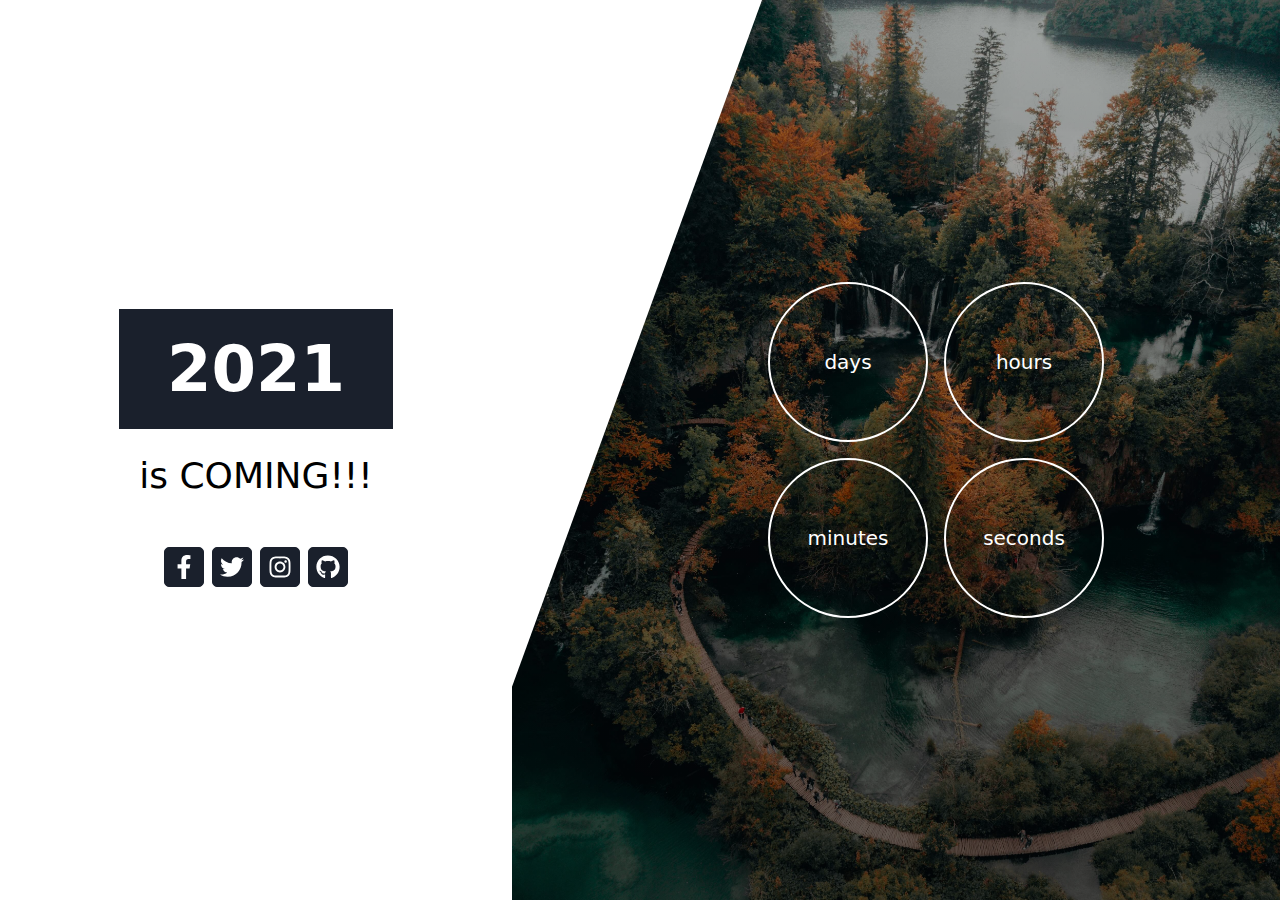
==== countdown/index.html @ c4be289f "Add files via upload" ====
<!DOCTYPE html>
<html lang="en">

<head>
  <meta charset="UTF-8" />
  <meta name="viewport" content="width=device-width, initial-scale=1.0" />
  <title>Countdown with Tailwind</title>
  <link rel="stylesheet" href="./vendor/tailwind.min.css" />
  <link rel="stylesheet" href="./styles/main.css" />
</head>

<body>
  <section class="flex flex-col-reverse sm:flex-col-reverse lg:flex-row">
    <div class="flex flex-col items-center sm:justify-start relative
                lg:justify-center sm:mt-10 sm:mb-40 lg:mt-0 lg:mb-0 p-10 bg-white lg:w-2/5 lg:h-screen z-10">
      <div class="box-2020 bg-gray-900 px-12 py-3 mb-3 text-white text-6xl font-bold transform">
        2021
      </div>
      <div id="new-year-text" class="text-4xl text-center font-medium mt-2 leading-light">is COMING!!!</div>
      <div class="sosmed mt-10 flex flex-row">
        <div class="relative overflow-hidden m-1">
          <a href="https://web.facebook.com/lutfi.andriyanto.3745" target="_blank">
            <svg xmlns="http://www.w3.org/2000/svg" viewBox="0 0 320 512">
              <path
                d="M279.14 288l14.22-92.66h-88.91v-60.13c0-25.35 12.42-50.06 52.24-50.06h40.42V6.26S260.43 0 225.36 0c-73.22 0-121.08 44.38-121.08 124.72v70.62H22.89V288h81.39v224h100.17V288z" />
            </svg></a></div>
        <div class="relative overflow-hidden m-1">
          <a href="https://twitter.com/ltfandri" target="_blank">
            <svg xmlns="http://www.w3.org/2000/svg" viewBox="0 0 512 512">
              <path
                d="M459.37 151.716c.325 4.548.325 9.097.325 13.645 0 138.72-105.583 298.558-298.558 298.558-59.452 0-114.68-17.219-161.137-47.106 8.447.974 16.568 1.299 25.34 1.299 49.055 0 94.213-16.568 130.274-44.832-46.132-.975-84.792-31.188-98.112-72.772 6.498.974 12.995 1.624 19.818 1.624 9.421 0 18.843-1.3 27.614-3.573-48.081-9.747-84.143-51.98-84.143-102.985v-1.299c13.969 7.797 30.214 12.67 47.431 13.319-28.264-18.843-46.781-51.005-46.781-87.391 0-19.492 5.197-37.36 14.294-52.954 51.655 63.675 129.3 105.258 216.365 109.807-1.624-7.797-2.599-15.918-2.599-24.04 0-57.828 46.782-104.934 104.934-104.934 30.213 0 57.502 12.67 76.67 33.137 23.715-4.548 46.456-13.32 66.599-25.34-7.798 24.366-24.366 44.833-46.132 57.827 21.117-2.273 41.584-8.122 60.426-16.243-14.292 20.791-32.161 39.308-52.628 54.253z" />
            </svg></a></div>
        <div class="relative overflow-hidden m-1">
          <a href="https://instagram.com/lutfi_andriyanto" target="_blank">
            <svg xmlns="http://www.w3.org/2000/svg" viewBox="0 0 448 512">
              <path
                d="M224.1 141c-63.6 0-114.9 51.3-114.9 114.9s51.3 114.9 114.9 114.9S339 319.5 339 255.9 287.7 141 224.1 141zm0 189.6c-41.1 0-74.7-33.5-74.7-74.7s33.5-74.7 74.7-74.7 74.7 33.5 74.7 74.7-33.6 74.7-74.7 74.7zm146.4-194.3c0 14.9-12 26.8-26.8 26.8-14.9 0-26.8-12-26.8-26.8s12-26.8 26.8-26.8 26.8 12 26.8 26.8zm76.1 27.2c-1.7-35.9-9.9-67.7-36.2-93.9-26.2-26.2-58-34.4-93.9-36.2-37-2.1-147.9-2.1-184.9 0-35.8 1.7-67.6 9.9-93.9 36.1s-34.4 58-36.2 93.9c-2.1 37-2.1 147.9 0 184.9 1.7 35.9 9.9 67.7 36.2 93.9s58 34.4 93.9 36.2c37 2.1 147.9 2.1 184.9 0 35.9-1.7 67.7-9.9 93.9-36.2 26.2-26.2 34.4-58 36.2-93.9 2.1-37 2.1-147.8 0-184.8zM398.8 388c-7.8 19.6-22.9 34.7-42.6 42.6-29.5 11.7-99.5 9-132.1 9s-102.7 2.6-132.1-9c-19.6-7.8-34.7-22.9-42.6-42.6-11.7-29.5-9-99.5-9-132.1s-2.6-102.7 9-132.1c7.8-19.6 22.9-34.7 42.6-42.6 29.5-11.7 99.5-9 132.1-9s102.7-2.6 132.1 9c19.6 7.8 34.7 22.9 42.6 42.6 11.7 29.5 9 99.5 9 132.1s2.7 102.7-9 132.1z" />
            </svg></a></div>
        <div class="relative overflow-hidden m-1">
          <a href="https://github.com/lutfiandri" target="_blank">
            <svg xmlns=" http://www.w3.org/2000/svg" viewBox="0 0 496 512">
              <path
                d="M165.9 397.4c0 2-2.3 3.6-5.2 3.6-3.3.3-5.6-1.3-5.6-3.6 0-2 2.3-3.6 5.2-3.6 3-.3 5.6 1.3 5.6 3.6zm-31.1-4.5c-.7 2 1.3 4.3 4.3 4.9 2.6 1 5.6 0 6.2-2s-1.3-4.3-4.3-5.2c-2.6-.7-5.5.3-6.2 2.3zm44.2-1.7c-2.9.7-4.9 2.6-4.6 4.9.3 2 2.9 3.3 5.9 2.6 2.9-.7 4.9-2.6 4.6-4.6-.3-1.9-3-3.2-5.9-2.9zM244.8 8C106.1 8 0 113.3 0 252c0 110.9 69.8 205.8 169.5 239.2 12.8 2.3 17.3-5.6 17.3-12.1 0-6.2-.3-40.4-.3-61.4 0 0-70 15-84.7-29.8 0 0-11.4-29.1-27.8-36.6 0 0-22.9-15.7 1.6-15.4 0 0 24.9 2 38.6 25.8 21.9 38.6 58.6 27.5 72.9 20.9 2.3-16 8.8-27.1 16-33.7-55.9-6.2-112.3-14.3-112.3-110.5 0-27.5 7.6-41.3 23.6-58.9-2.6-6.5-11.1-33.3 2.6-67.9 20.9-6.5 69 27 69 27 20-5.6 41.5-8.5 62.8-8.5s42.8 2.9 62.8 8.5c0 0 48.1-33.6 69-27 13.7 34.7 5.2 61.4 2.6 67.9 16 17.7 25.8 31.5 25.8 58.9 0 96.5-58.9 104.2-114.8 110.5 9.2 7.9 17 22.9 17 46.4 0 33.7-.3 75.4-.3 83.6 0 6.5 4.6 14.4 17.3 12.1C428.2 457.8 496 362.9 496 252 496 113.3 383.5 8 244.8 8zM97.2 352.9c-1.3 1-1 3.3.7 5.2 1.6 1.6 3.9 2.3 5.2 1 1.3-1 1-3.3-.7-5.2-1.6-1.6-3.9-2.3-5.2-1zm-10.8-8.1c-.7 1.3.3 2.9 2.3 3.9 1.6 1 3.6.7 4.3-.7.7-1.3-.3-2.9-2.3-3.9-2-.6-3.6-.3-4.3.7zm32.4 35.6c-1.6 1.3-1 4.3 1.3 6.2 2.3 2.3 5.2 2.6 6.5 1 1.3-1.3.7-4.3-1.3-6.2-2.2-2.3-5.2-2.6-6.5-1zm-11.4-14.7c-1.6 1-1.6 3.6 0 5.9 1.6 2.3 4.3 3.3 5.6 2.3 1.6-1.3 1.6-3.9 0-6.2-1.4-2.3-4-3.3-5.6-2z" />
            </svg></a></div>


      </div>
    </div>

    <div class="lg:w-3/5 relative">
      <div id="hero" class="w-full min-h-screen bg-gray-900 flex justify-center items-center lg:p-12">
        <div id="countdown" class="z-20 w-3/4 flex justify-center items-start flex-wrap lg:ml-20 py-20" data-tilt>

          <div class="row flex flex-wrap justify-center items-center">
            <div id="days"
              class="w-40 h-40 border-2 border-white rounded-full m-2 flex flex-col justify-center items-center">
              <div class="num text-6xl font-semibold text-white leading-none"></div>
              <div class="text text-xl font-medium text-white leading-none">days</div>
            </div>
            <div id="hours"
              class="w-40 h-40 border-2 border-white rounded-full m-2 flex flex-col justify-center items-center">
              <div class="num text-6xl font-semibold text-white leading-none"></div>
              <div class="text text-xl font-medium text-white leading-none">hours</div>
            </div>
          </div>

          <div class="row flex flex-wrap justify-center items-center">
            <div id="minutes"
              class="w-40 h-40 border-2 border-white rounded-full m-2 flex flex-col justify-center items-center">
              <div class="num text-6xl font-semibold text-white leading-none"></div>
              <div class="text text-xl font-medium text-white leading-none">minutes</div>
            </div>
            <div id="seconds"
              class="w-40 h-40 border-2 border-white rounded-full m-2 flex flex-col justify-center items-center">
              <div class="num text-6xl font-semibold text-white leading-none"></div>
              <div class="text text-xl font-medium text-white leading-none">seconds</div>
            </div>
          </div>

        </div>

      </div>
    </div>
  </section>

  <!-- ======================================================================== -->
  <script src="./vendor/vanilla-tilt.min.js"></script>
  <!-- ======================================================================== -->
  <script src="./app.js"></script>

</body>

</html>
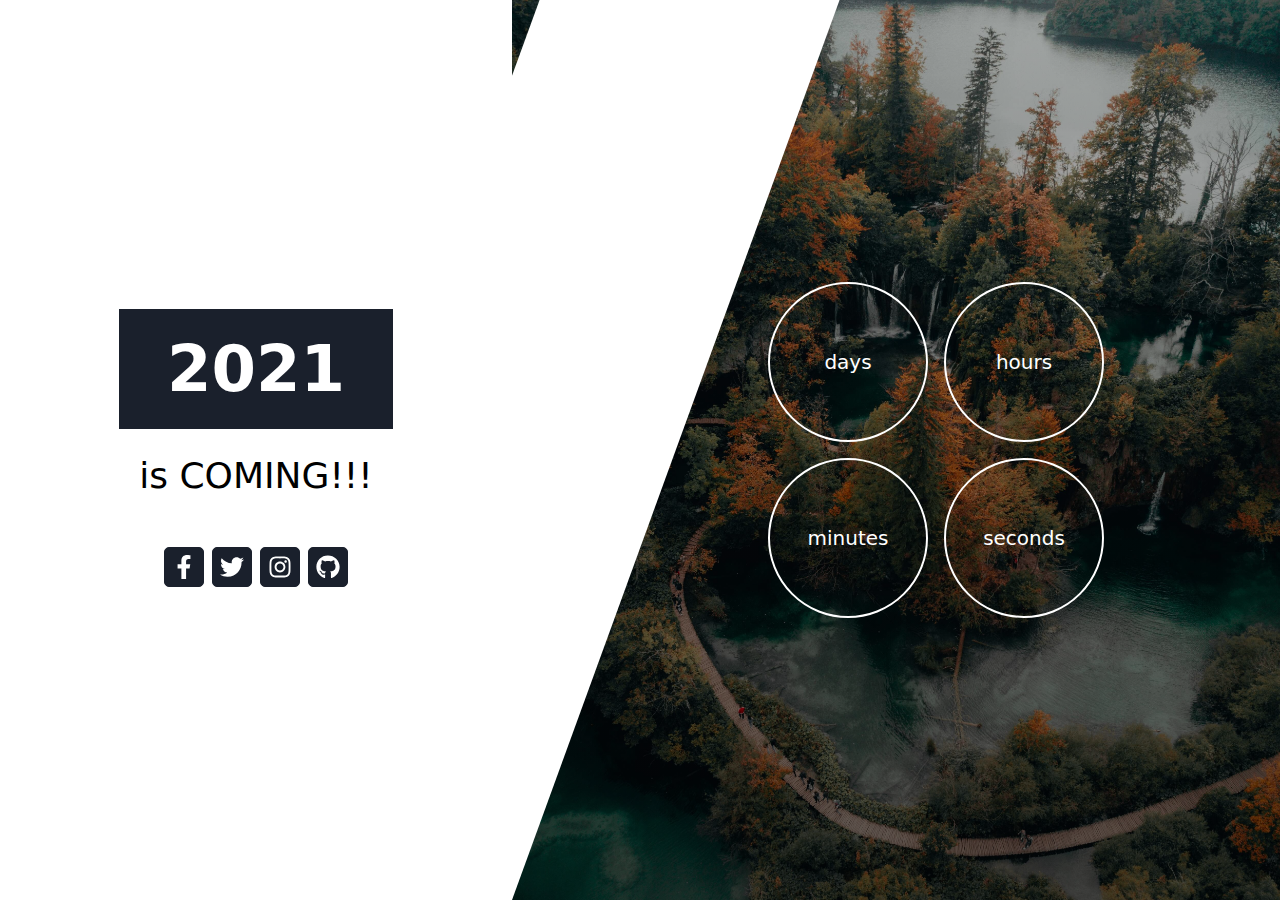
==== commit 680f246d: "May 21, 2020" ====
--- a/countdown/index.html
+++ b/countdown/index.html
@@ -5,8 +5,9 @@
   <meta charset="UTF-8" />
   <meta name="viewport" content="width=device-width, initial-scale=1.0" />
   <title>Countdown with Tailwind</title>
-  <link rel="stylesheet" href="./vendor/tailwind.min.css" />
-  <link rel="stylesheet" href="./styles/main.css" />
+  <link rel="stylesheet" href="./vendor/tailwind.min.css">
+  <link rel="stylesheet" href="./styles/main.css">
+
 </head>
 
 <body>
@@ -48,7 +49,7 @@
     </div>
 
     <div class="lg:w-3/5 relative">
-      <div id="hero" class="w-full min-h-screen bg-gray-900 flex justify-center items-center lg:p-12">
+      <div id="hero" class="w-full min-h-screen lg:max-h-screen bg-gray-900 flex justify-center items-center lg:p-12">
         <div id="countdown" class="z-20 w-3/4 flex justify-center items-start flex-wrap lg:ml-20 py-20" data-tilt>
 
           <div class="row flex flex-wrap justify-center items-center">
--- a/countdown/styles/main.css
+++ b/countdown/styles/main.css
@@ -5,7 +5,7 @@
 
 #hero::before {
   content: '';
-  height: 100vh;
+  height: 100%;
   width: 100%;
   background: -webkit-gradient(linear, left top, left bottom, from(rgba(0, 0, 0, 0.3)), to(rgba(0, 0, 0, 0.6)));
   background: linear-gradient(rgba(0, 0, 0, 0.3), rgba(0, 0, 0, 0.6));
@@ -18,13 +18,13 @@
   content: '';
   height: 100vh;
   width: 300px;
-  -webkit-transform-origin: left top;
-          transform-origin: left top;
-  -webkit-transform: skewX(160deg) translateX(-50px);
-          transform: skewX(160deg) translateX(-50px);
+  -webkit-transform-origin: left bottom;
+          transform-origin: left bottom;
+  -webkit-transform: skewX(160deg);
+          transform: skewX(160deg);
   background: white;
   position: absolute;
-  left: 0;
+  right: 100%;
   top: 0;
   z-index: 1;
 }
@@ -37,6 +37,7 @@
             transform-origin: right top;
     -webkit-transform: skewY(8deg);
             transform: skewY(8deg);
+    left: 0;
     top: 100%;
   }
 }
